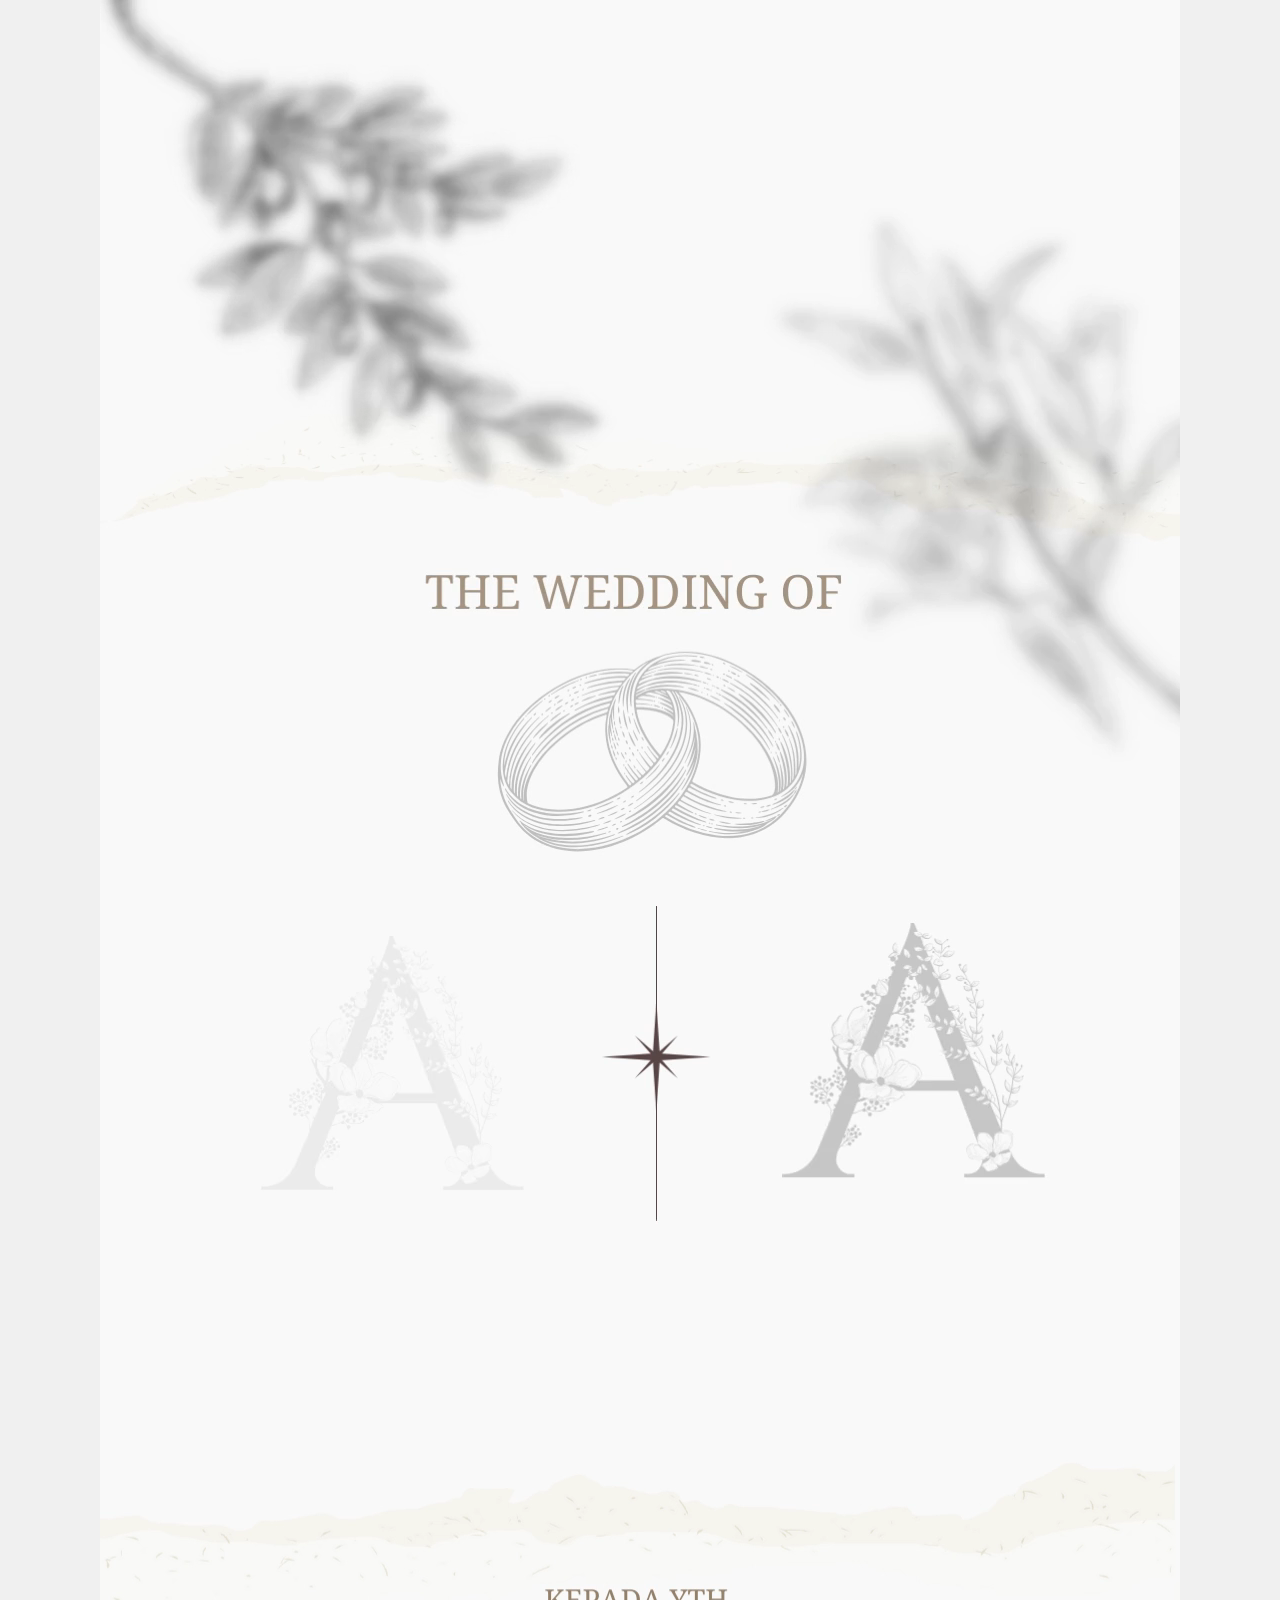
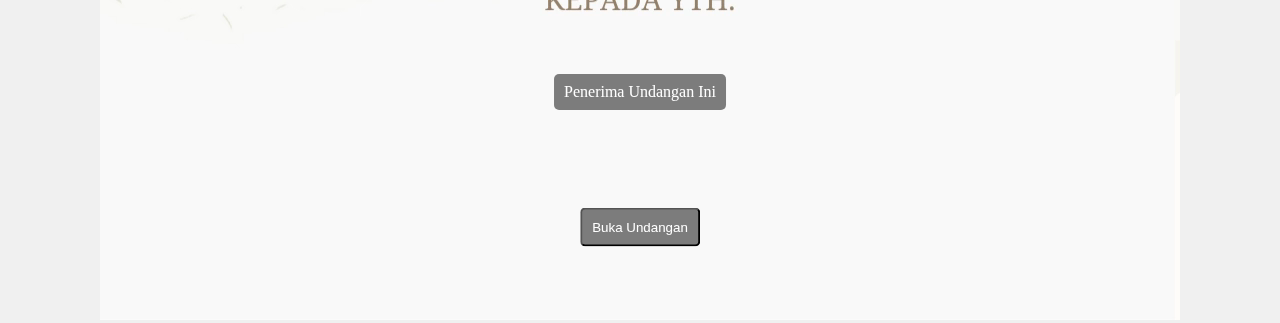
==== index.html @ 03e570d6 "Update index.html" ====
<!DOCTYPE html>
<html lang="en">
<head>
  <meta charset="UTF-8">
  <meta name="viewport" content="width=device-width, initial-scale=1.0">
  <title>Document</title>
  <link rel="stylesheet" href="style.css">
  <style>
   .container {
      position: relative; /* Membuat kontainer sebagai referensi posisi */
      
    }

    .container h1 {
      position: absolute; /* Mengatur posisi H1 relatif terhadap kontainer */
      top: 88%; /* Atur jarak dari atas */
      left: 50%; /* Atur jarak dari kiri */
      transform: translate(-50%, -50%); /* Pindahkan H1 ke tengah kontainer */
      color: white; /* Sesuaikan warna teks */
      background: rgba(0, 0, 0, 0.5); /* Latar belakang semi-transparan */
      padding: 10px;
      border-radius: 5px;
      text-align: center;
    }
    .container button {
      position: absolute; /* Mengatur posisi H1 relatif terhadap kontainer */
      top: 95%; /* Atur jarak dari atas */
      left: 50%; /* Atur jarak dari kiri */
      transform: translate(-50%, -50%); /* Pindahkan H1 ke tengah kontainer */
      color: white; /* Sesuaikan warna teks */
      background: rgba(0, 0, 0, 0.5); /* Latar belakang semi-transparan */
      padding: 10px;
      border-radius: 5px;
      text-align: center;
    }
     body {
            display: grid;
            place-items: center; /* Mengatur elemen ke tengah secara horizontal dan vertikal */
            height:   85vh;
            margin: 0;
            background-color: #f0f0f0;
        }
  </style>
</head>
<script>
function displayPath() {
  // Mendapatkan URL saat ini
  var currentUrl = window.location.href;
  
  // Membuat URL object
  var url = new URL(currentUrl);
  
   var afidValue = url.searchParams.get('nama');

            // Menyimpan nilai ke dalam elemen h1
            var h1Element = document.getElementById('parameter-value');
            h1Element.textContent = afidValue ? afidValue : 'Penerima Undangan Ini';
}

// Menjalankan fungsi ketika halaman dimuat
window.onload = displayPath;
</script>
</head>
<body>
  <div class="container">
    
    <h1 id="parameter-value">Hai</h1>
   <!-- <img src="home.svg" alt="Deskripsi gambar" class="responsive-svg">
  -->
  <video id="myVideo" width="640" height="100%" class="align-items: center;" autoplay muted>
    <source src="OPENING.mp4" type="video/mp4">
     
    Your browser does not support the video tag.
    
  </video>
  <a href="index2.html">
    <button>Buka Undangan</button>
    </a>
     
  </div>


</body>
</html>
---- style.css ----
html, body, div, span, applet, object, iframe,
h1, h2, h3, h4, h5, h6, p, blockquote, pre,
a, abbr, acronym, address, big, cite, code,
del, dfn, em, img, ins, kbd, q, s, samp,
small, strike, strong, sub, sup, tt, var,
b, u, i, center,
dl, dt, dd, ol, ul, li,
fieldset, form, label, legend,
table, caption, tbody, tfoot, thead, tr, th, td,
article, aside, canvas, details, embed, 
figure, figcaption, footer, header, hgroup, 
menu, nav, output, ruby, section, summary,
time, mark, audio, video {
	margin: 0;
	padding: 0;
	border: 0;
	font-size: 100%;
	font: inherit;
	vertical-align: baseline;
}
/* HTML5 display-role reset for older browsers */
article, aside, details, figcaption, figure, 
footer, header, hgroup, menu, nav, section {
	display: block;
}
body {
	line-height: 1;
	background-color: black;
}
ol, ul {
	list-style: none;
}
blockquote, q {
	quotes: none;
}
blockquote:before, blockquote:after,
q:before, q:after {
	content: '';
	content: none;
}
table {
	border-collapse: collapse;
	border-spacing: 0;
}

img {
  width: 100%;
  height: 100%;
}

video {
	width: 100%;
	height: 100%;
}
/* Gaya default (untuk perangkat besar) */

/* Media queries untuk perangkat dengan lebar maksimal 600px 
@media (max-width: 600px) {
  img {
    font-size: 14px;
    padding: auto;
    
    
    
  }
}
*/
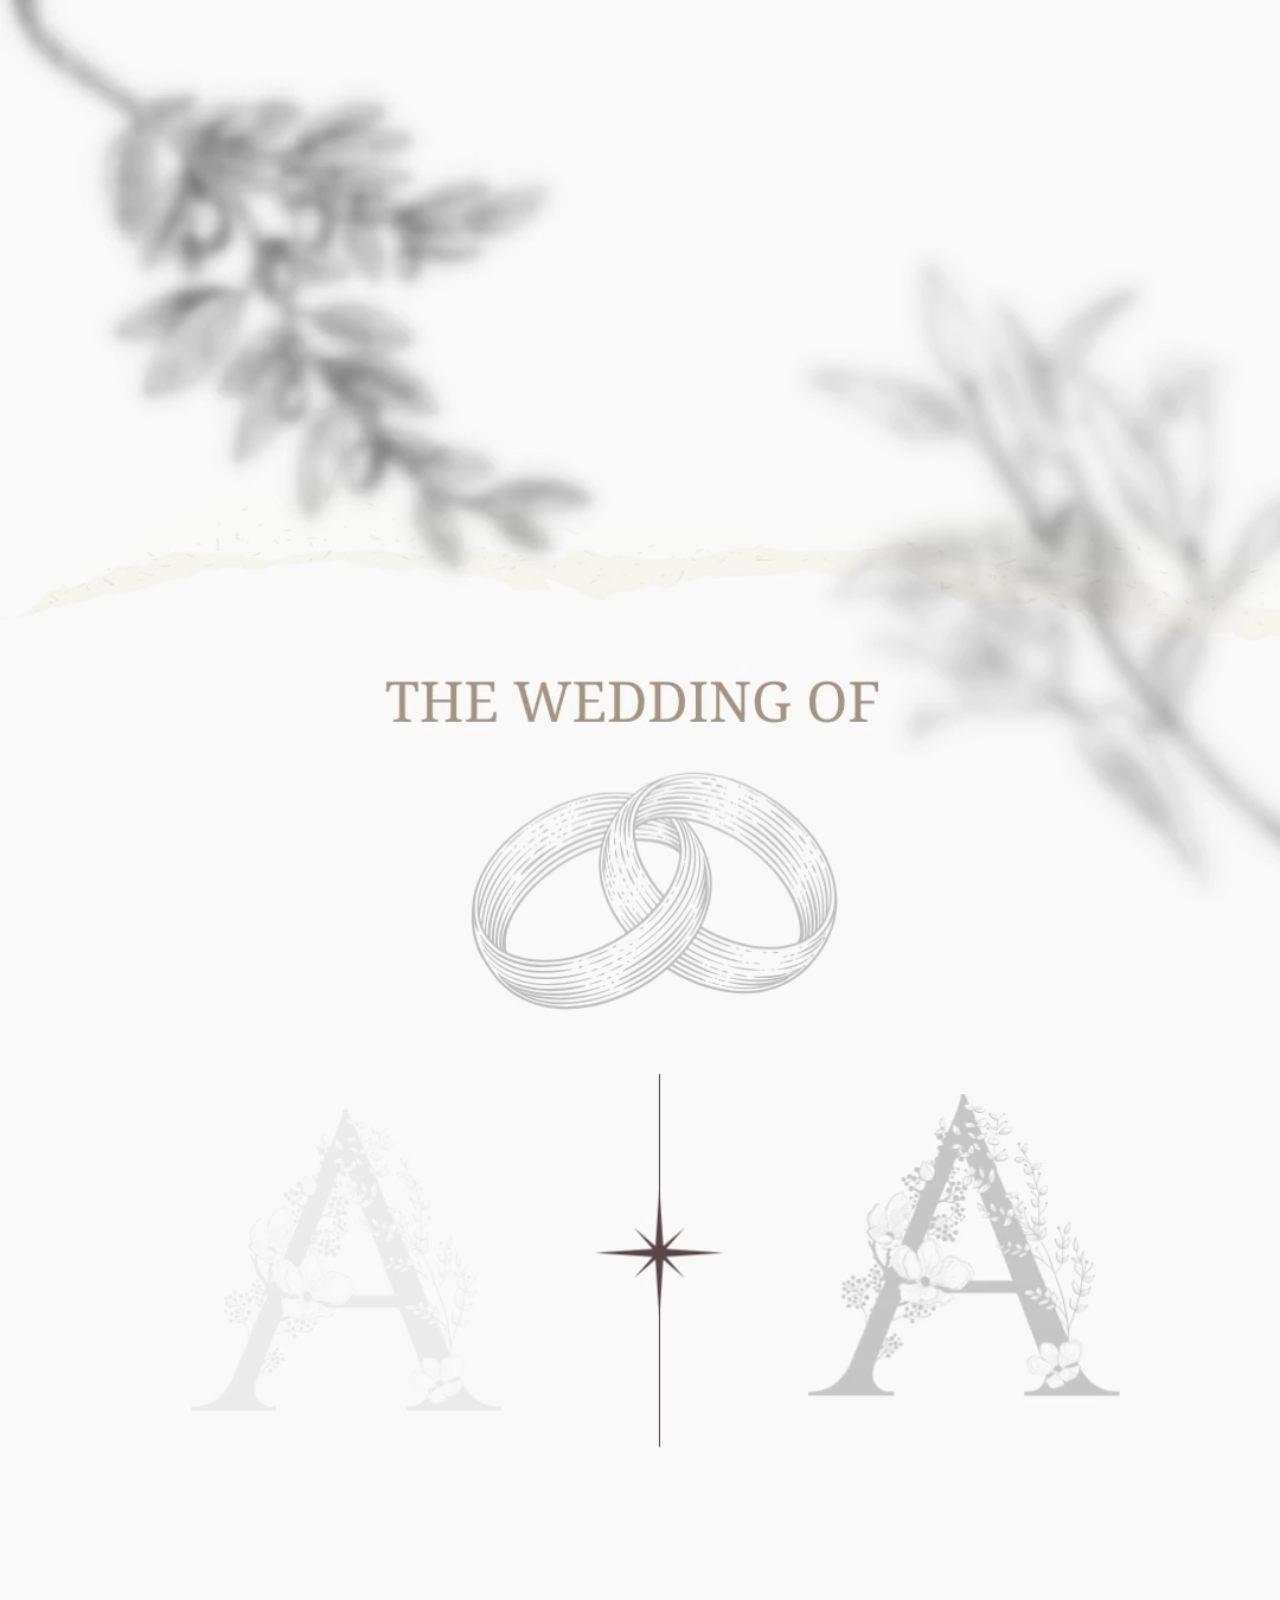
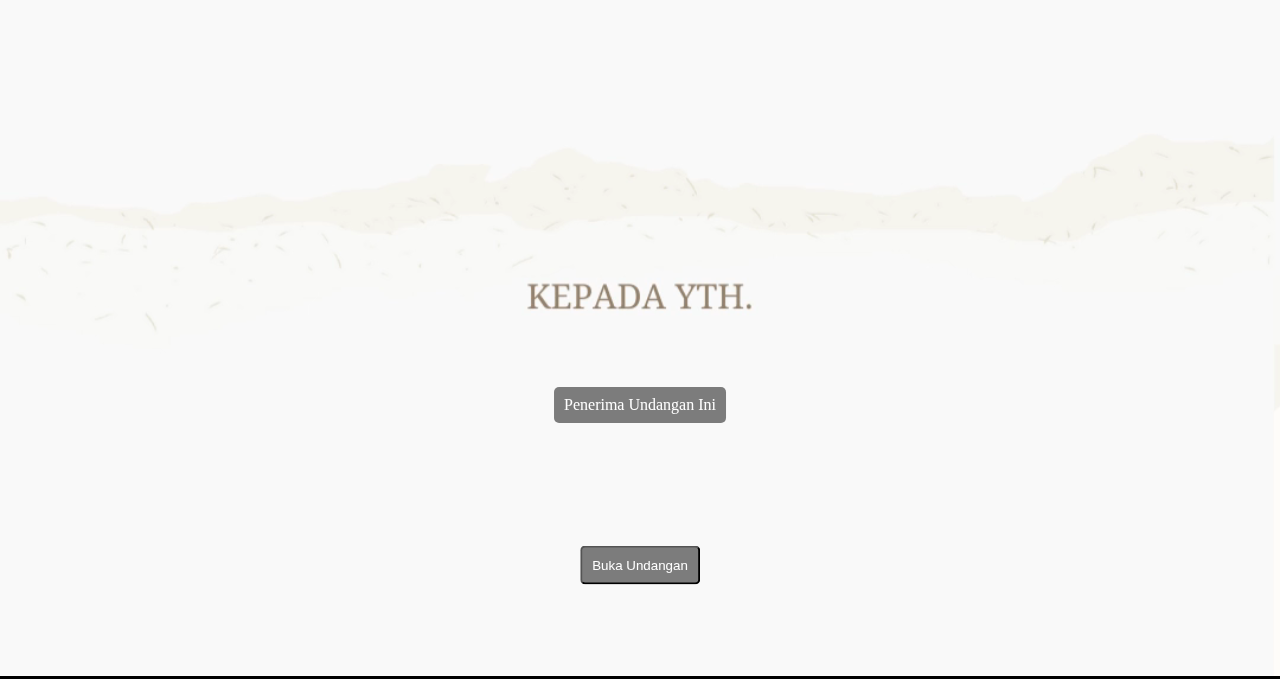
==== commit 4669efc1: "Update index.html" ====
--- a/index.html
+++ b/index.html
@@ -33,13 +33,7 @@
       border-radius: 5px;
       text-align: center;
     }
-     body {
-            display: grid;
-            place-items: center; /* Mengatur elemen ke tengah secara horizontal dan vertikal */
-            height:   85vh;
-            margin: 0;
-            background-color: #f0f0f0;
-        }
+    
   </style>
 </head>
 <script>
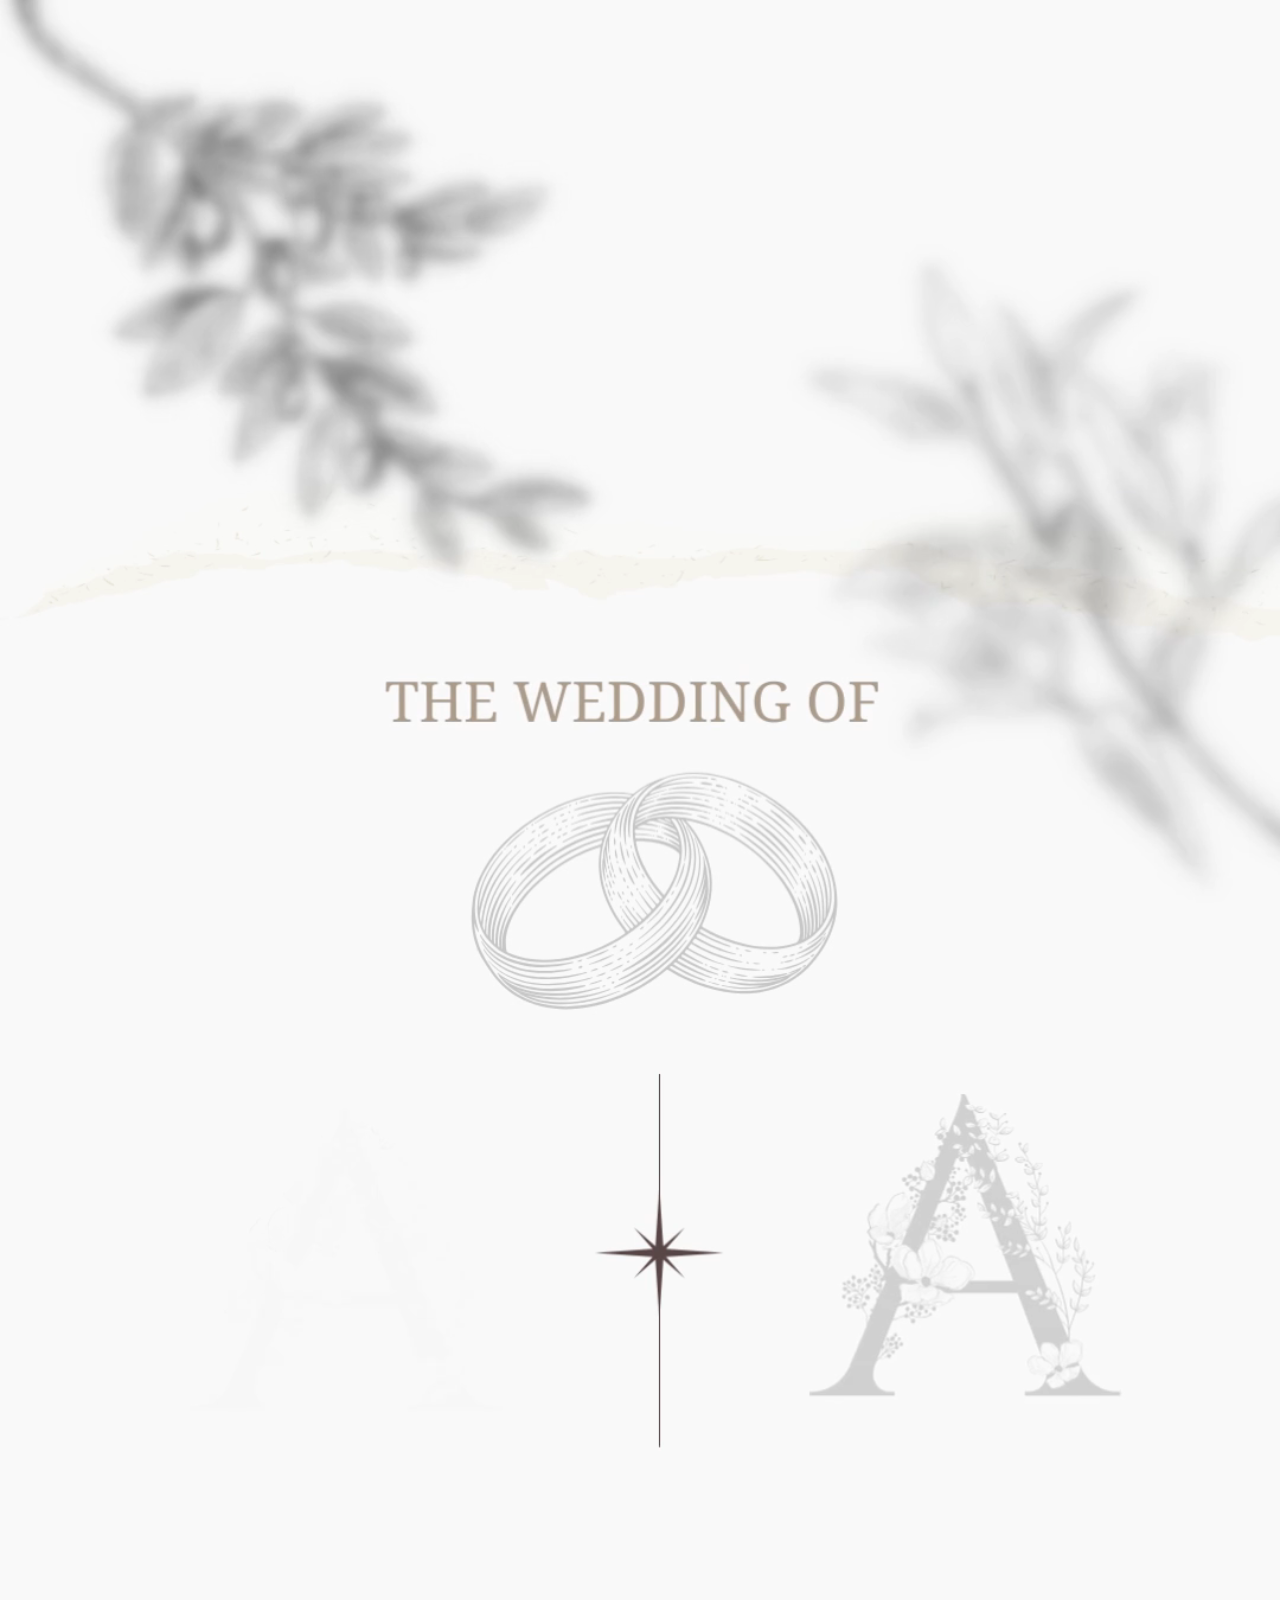
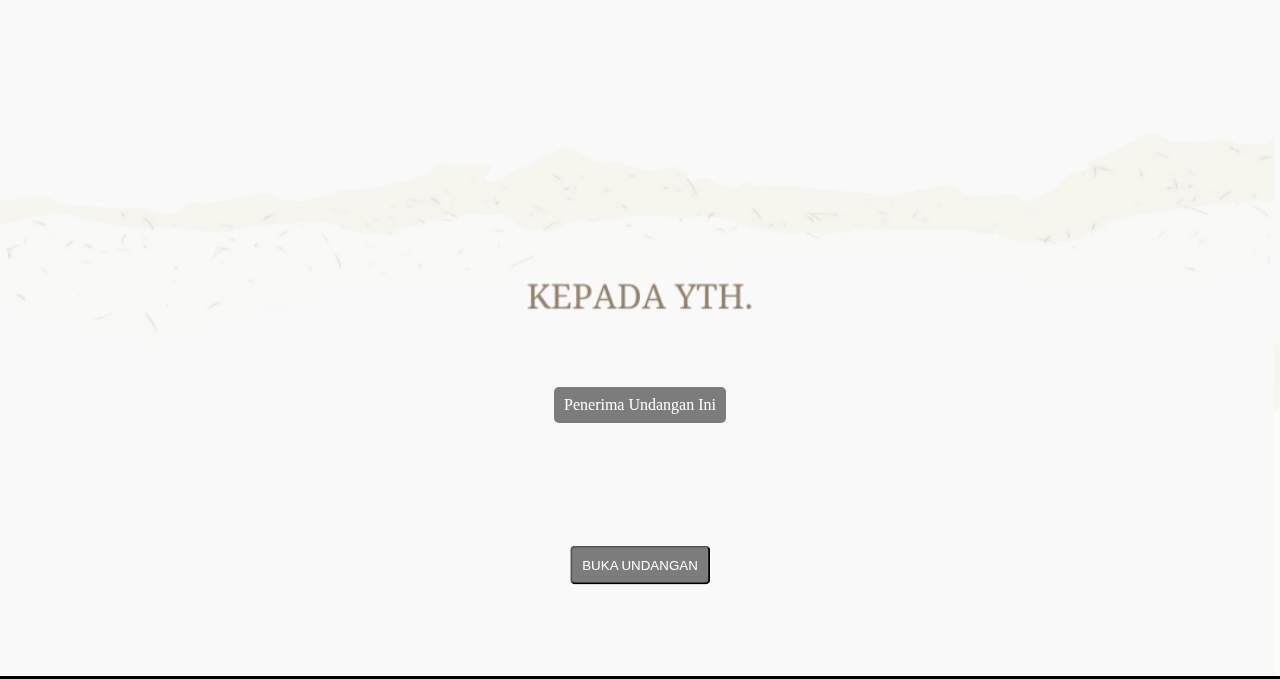
==== commit 35c3e588: "Update index.html" ====
--- a/index.html
+++ b/index.html
@@ -68,7 +68,7 @@
     
   </video>
   <a href="index2.html">
-    <button>Buka Undangan</button>
+    <button>BUKA UNDANGAN</button>
     </a>
      
   </div>
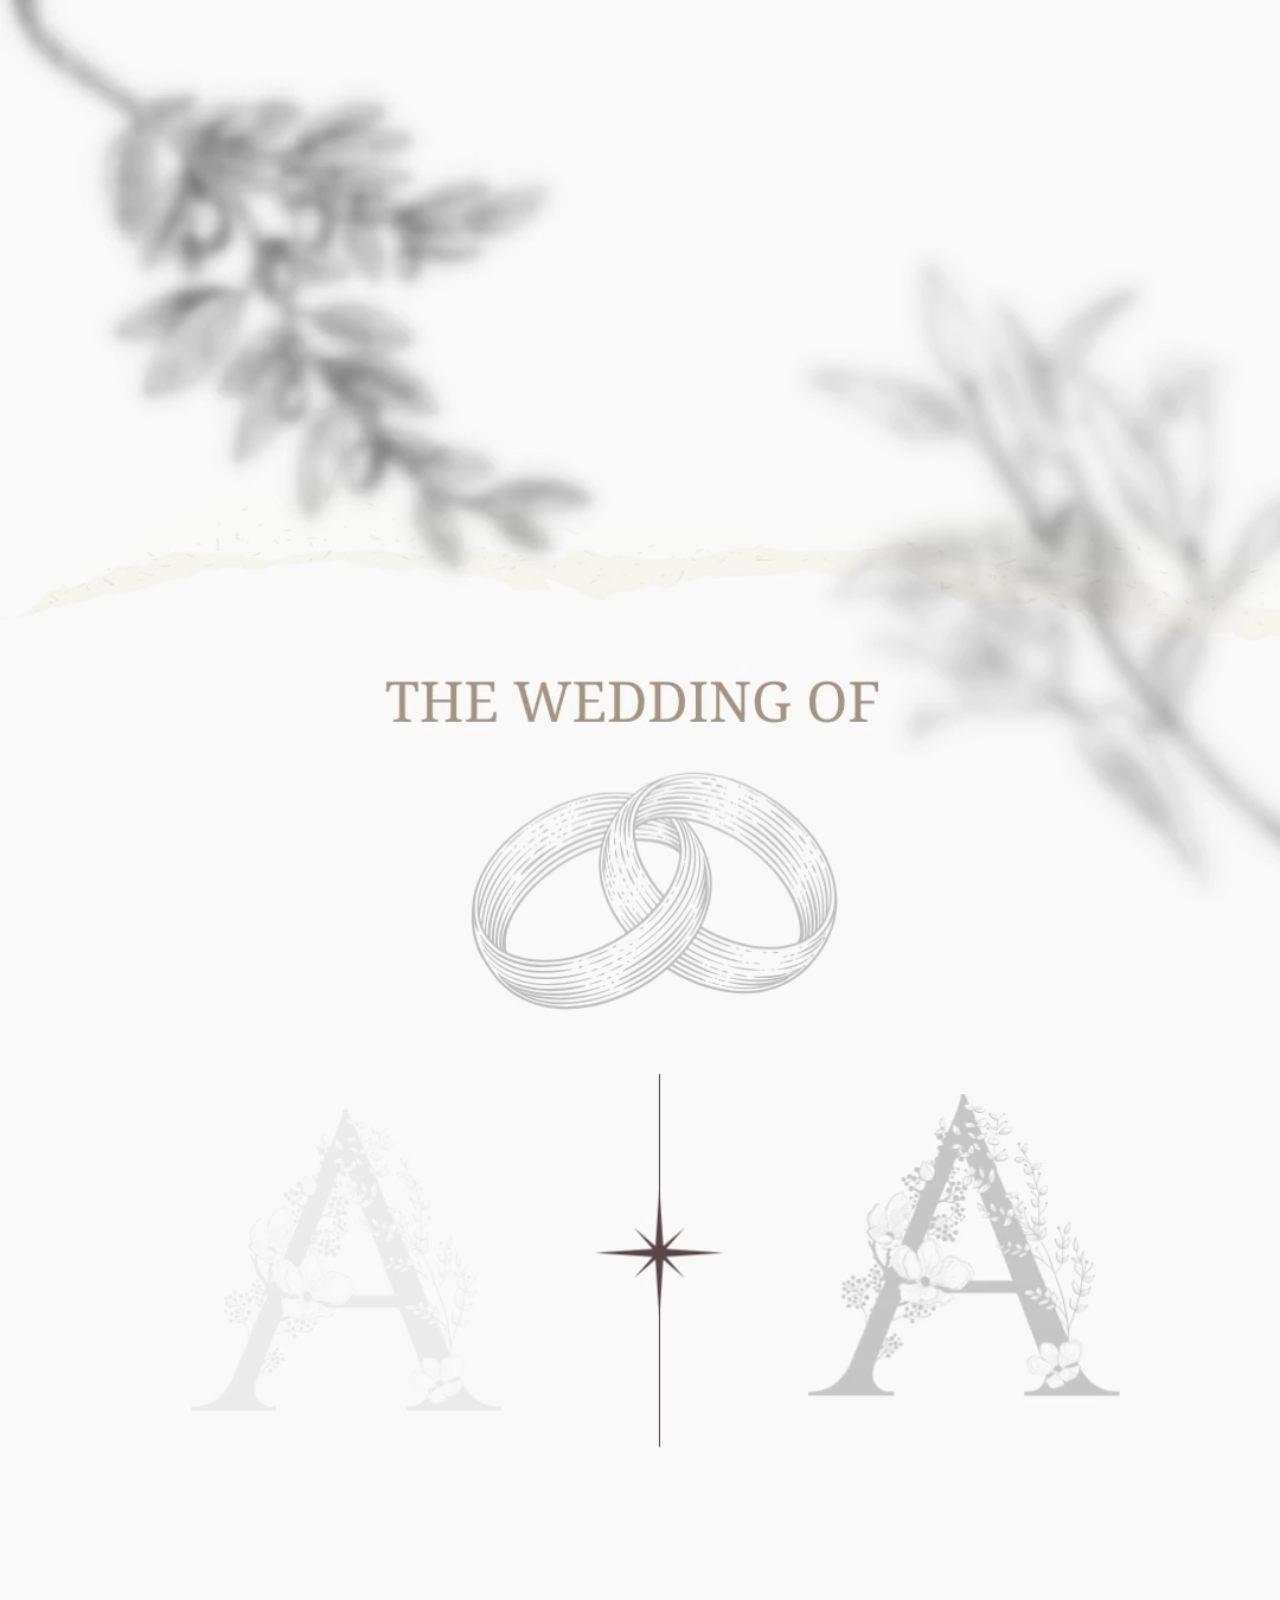
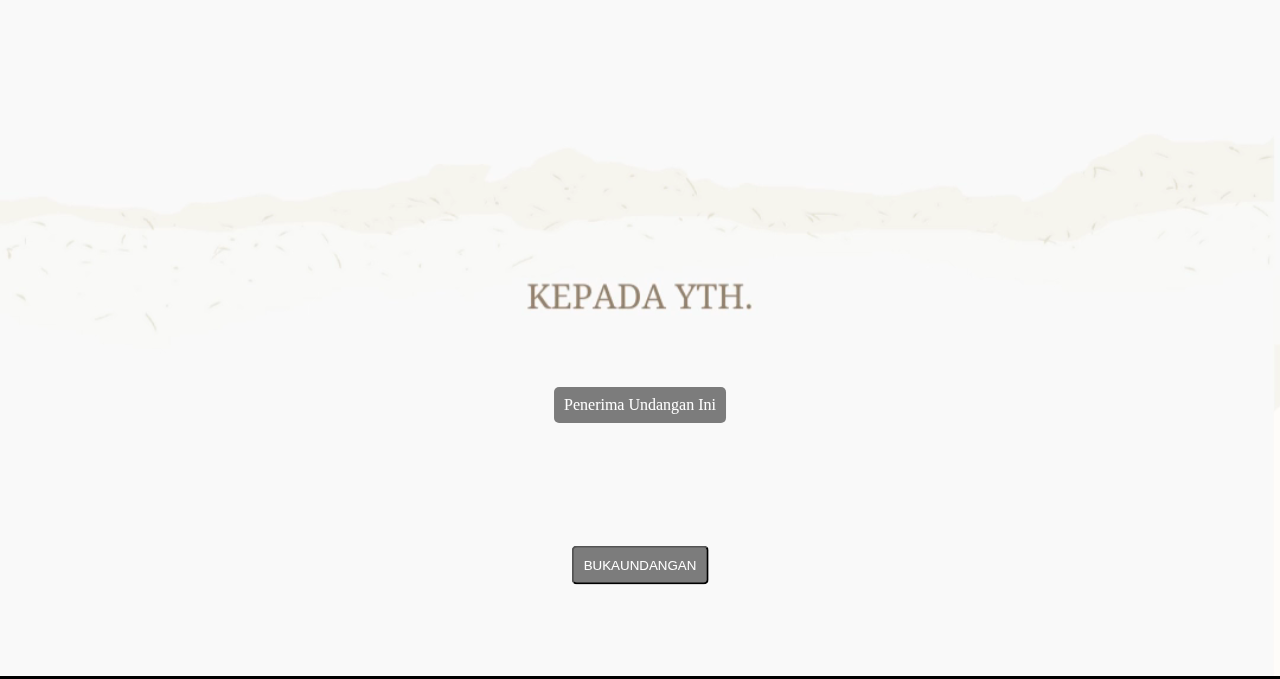
==== commit e0948adb: "Update index.html" ====
--- a/index.html
+++ b/index.html
@@ -68,7 +68,7 @@
     
   </video>
   <a href="index2.html">
-    <button>BUKA UNDANGAN</button>
+    <button>BUKAUNDANGAN</button>
     </a>
      
   </div>
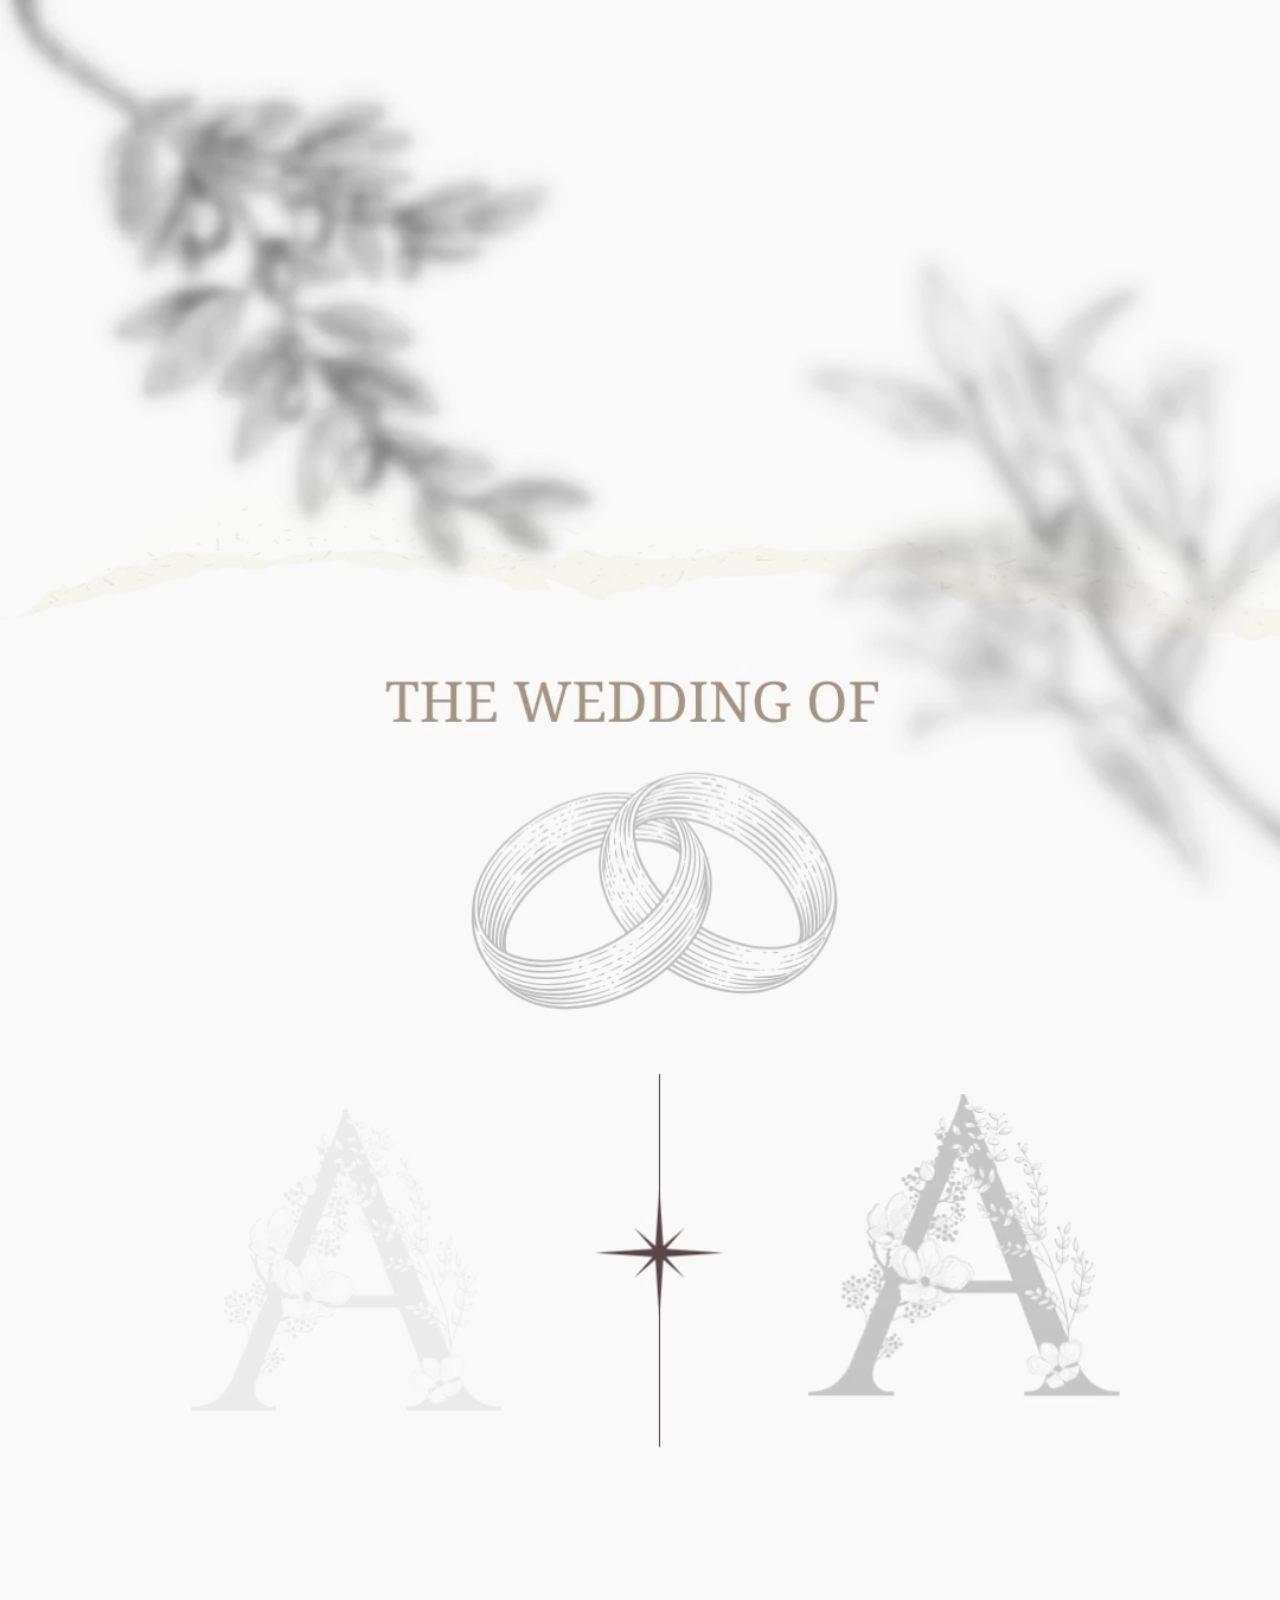
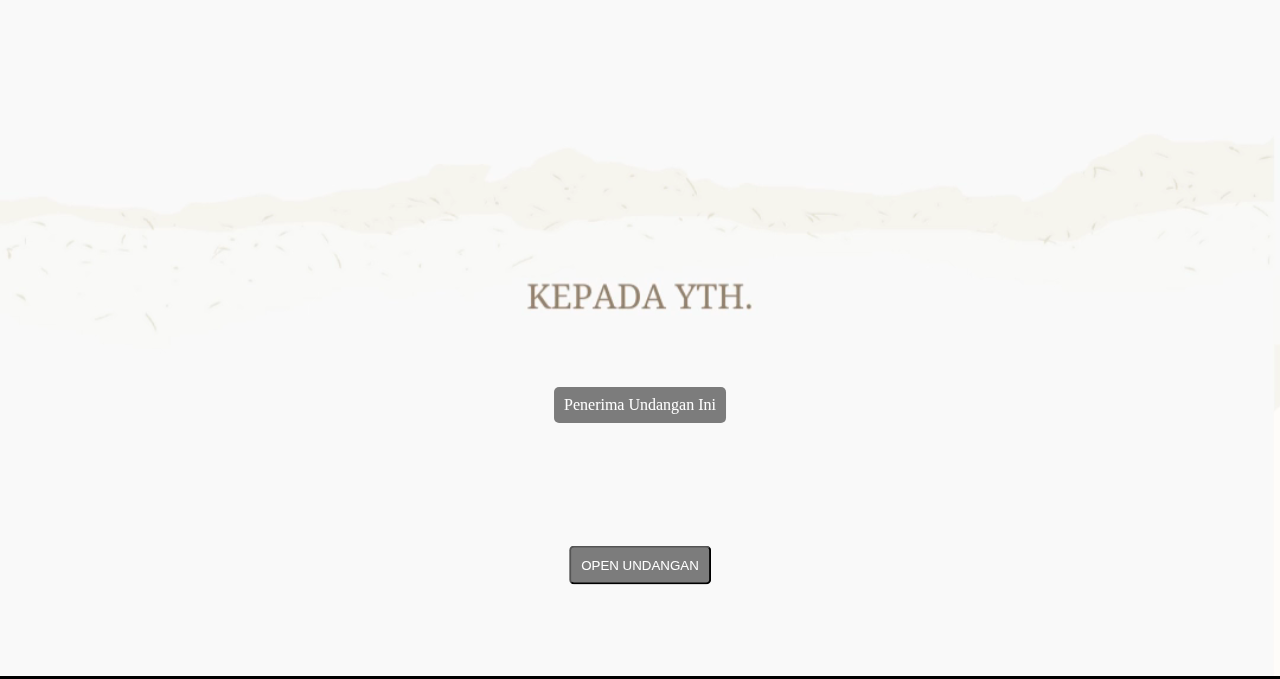
==== commit d9fa8116: "Update index.html" ====
--- a/index.html
+++ b/index.html
@@ -68,7 +68,7 @@
     
   </video>
   <a href="index2.html">
-    <button>BUKAUNDANGAN</button>
+    <button>OPEN UNDANGAN</button>
     </a>
      
   </div>
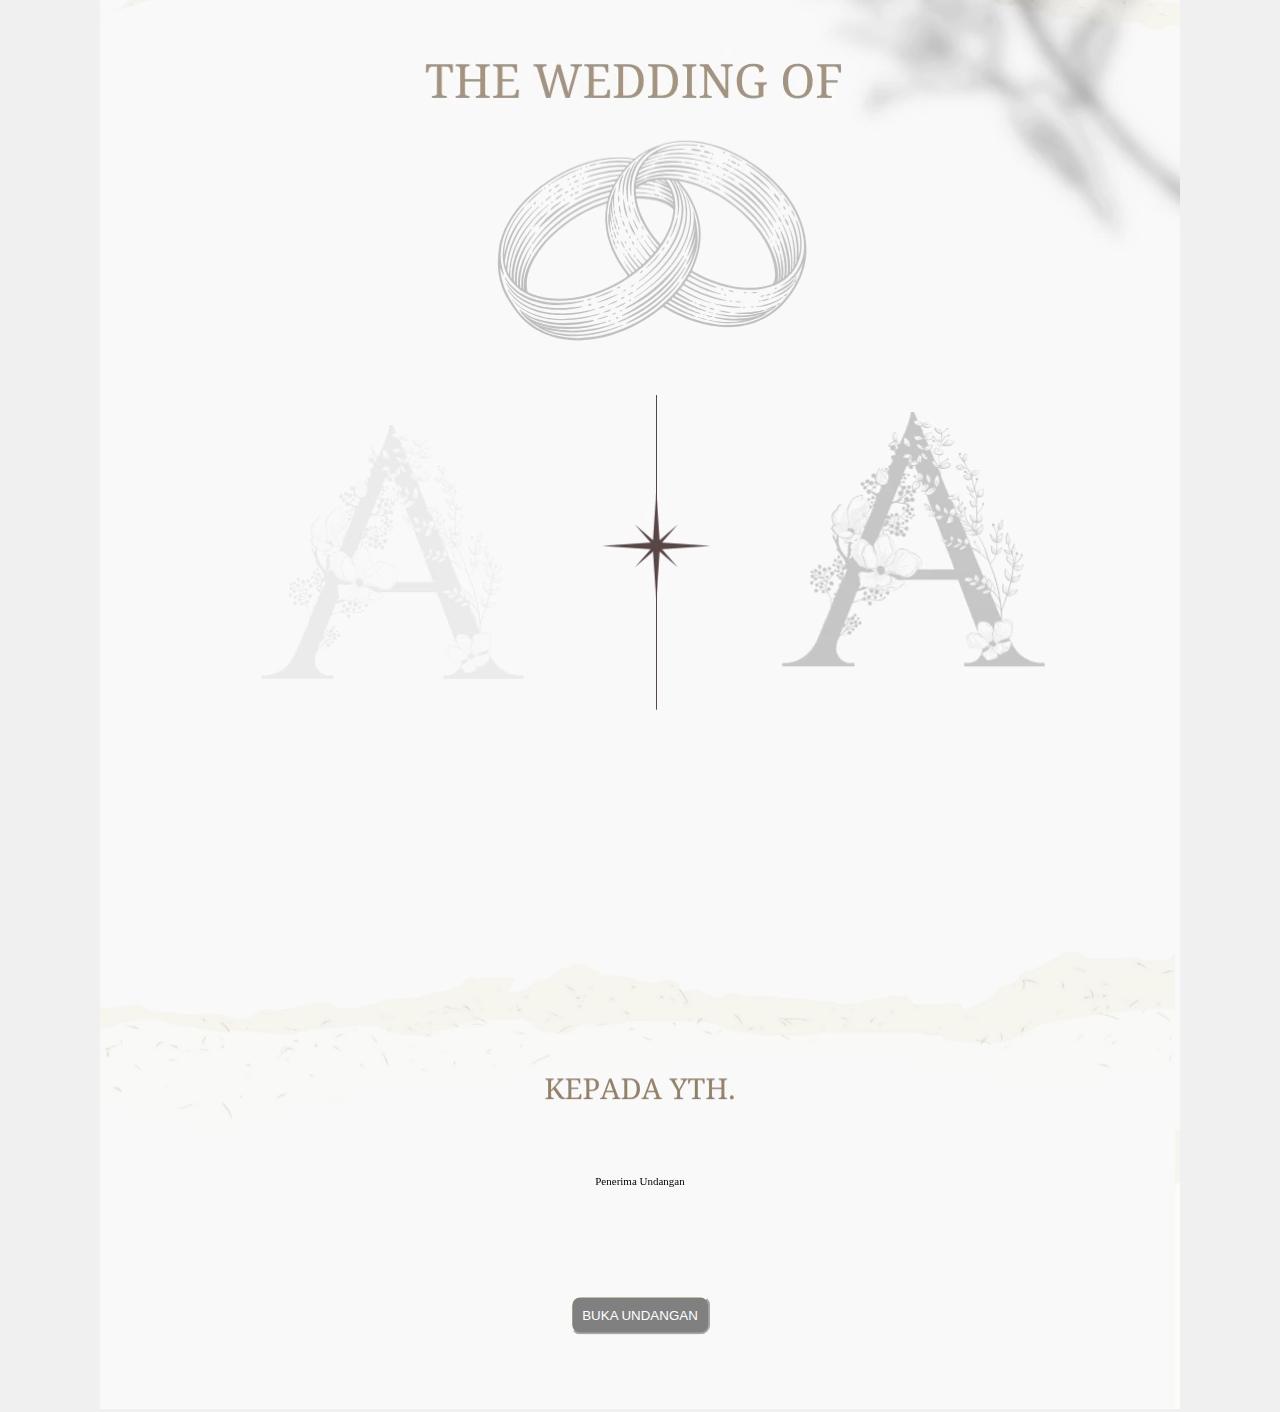
==== commit 6855bb78: "Add files via upload" ====
--- a/index.html
+++ b/index.html
@@ -8,7 +8,6 @@
   <style>
    .container {
       position: relative; /* Membuat kontainer sebagai referensi posisi */
-      
     }
 
     .container h1 {
@@ -16,8 +15,8 @@
       top: 88%; /* Atur jarak dari atas */
       left: 50%; /* Atur jarak dari kiri */
       transform: translate(-50%, -50%); /* Pindahkan H1 ke tengah kontainer */
-      color: white; /* Sesuaikan warna teks */
-      background: rgba(0, 0, 0, 0.5); /* Latar belakang semi-transparan */
+      color: black; /* Sesuaikan warna teks */
+      font-size: 11px;
       padding: 10px;
       border-radius: 5px;
       text-align: center;
@@ -28,12 +27,20 @@
       left: 50%; /* Atur jarak dari kiri */
       transform: translate(-50%, -50%); /* Pindahkan H1 ke tengah kontainer */
       color: white; /* Sesuaikan warna teks */
-      background: rgba(0, 0, 0, 0.5); /* Latar belakang semi-transparan */
+      background: grey;
       padding: 10px;
-      border-radius: 5px;
+      border-radius: 10px;
       text-align: center;
+      border-color: floralwhite;
     }
-    
+     
+    body { display: flex;
+            justify-content: center; /* Mengatur elemen ke tengah secara horizontal */
+            align-items: center; /* Mengatur elemen ke tengah secara vertikal */
+            height: 100vh; /* Mengatur tinggi dari viewport */
+            margin: 0; /* Menghapus margin default dari body */
+            background-color: #f0f0f0;
+        }
   </style>
 </head>
 <script>
@@ -48,7 +55,7 @@
 
             // Menyimpan nilai ke dalam elemen h1
             var h1Element = document.getElementById('parameter-value');
-            h1Element.textContent = afidValue ? afidValue : 'Penerima Undangan Ini';
+            h1Element.textContent = afidValue ? afidValue : 'Penerima Undangan';
 }
 
 // Menjalankan fungsi ketika halaman dimuat
@@ -58,21 +65,21 @@
 <body>
   <div class="container">
     
-    <h1 id="parameter-value">Hai</h1>
+    <h1 id="parameter-value"></h1>
    <!-- <img src="home.svg" alt="Deskripsi gambar" class="responsive-svg">
   -->
-  <video id="myVideo" width="640" height="100%" class="align-items: center;" autoplay muted>
+  <video id="myVideo" width="640" height="400" autoplay muted>
     <source src="OPENING.mp4" type="video/mp4">
      
     Your browser does not support the video tag.
     
   </video>
   <a href="index2.html">
-    <button>OPEN UNDANGAN</button>
+    <button>BUKA UNDANGAN</button>
     </a>
      
   </div>
 
 
 </body>
-</html>
+</html>